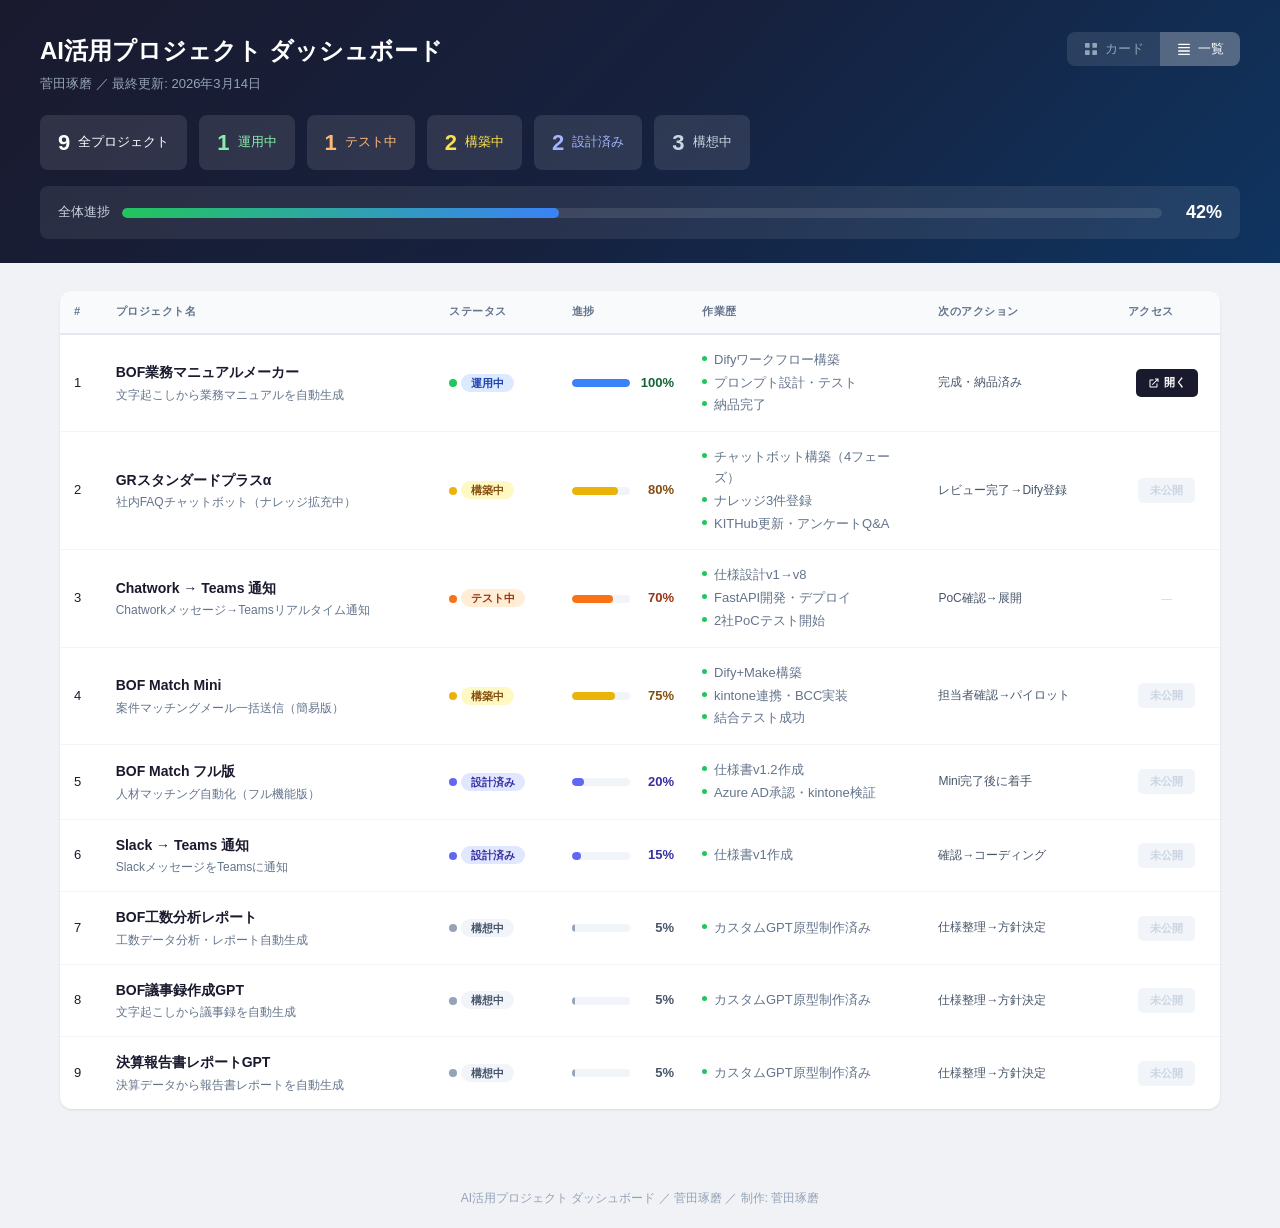
==== dashboard.html @ 48b9648d "フェーズ2: デザイン統一＋機能追加 - 3色カラー統一（ブルー・オレンジ・グレー＋白黒テキスト） - ヘッダー背景をブラックに変更 - レスポンシブ強化・ファビコン・最終更新日表示 - 検索・ソート" ====
<!DOCTYPE html>
<html lang="ja">
<head>
<meta charset="UTF-8">
<meta name="viewport" content="width=device-width, initial-scale=1.0">
<title>AI活用プロジェクト ダッシュボード</title>
<style>
  * { margin: 0; padding: 0; box-sizing: border-box; }
  body {
    font-family: 'Yu Gothic Medium', 'Hiragino Sans', 'Meiryo', sans-serif;
    background: #f0f2f5;
    color: #1a1a2e;
    line-height: 1.6;
  }

  /* ===== Header ===== */
  .header {
    background: linear-gradient(135deg, #1a1a2e 0%, #16213e 50%, #0f3460 100%);
    color: #fff;
    padding: 32px 40px 24px;
  }
  .header-top {
    display: flex;
    justify-content: space-between;
    align-items: flex-start;
    margin-bottom: 4px;
  }
  .header h1 { font-size: 24px; font-weight: 700; }
  .header .subtitle { font-size: 13px; color: #94a3b8; margin-bottom: 20px; }

  /* ===== View Toggle ===== */
  .view-toggle {
    display: flex;
    background: rgba(255,255,255,0.1);
    border-radius: 8px;
    overflow: hidden;
    flex-shrink: 0;
  }
  .view-toggle button {
    background: none; border: none; color: #94a3b8;
    padding: 8px 16px; font-size: 13px; font-family: inherit;
    cursor: pointer; display: flex; align-items: center; gap: 6px;
    transition: all 0.2s;
  }
  .view-toggle button.active { background: rgba(255,255,255,0.2); color: #fff; }
  .view-toggle button:hover:not(.active) { background: rgba(255,255,255,0.08); }
  .view-toggle svg { width: 16px; height: 16px; fill: currentColor; }

  /* ===== Summary Bar ===== */
  .summary { display: flex; gap: 12px; flex-wrap: wrap; align-items: center; }
  .summary-item {
    background: rgba(255,255,255,0.1); border-radius: 8px;
    padding: 10px 18px; display: flex; align-items: center; gap: 8px; font-size: 13px;
  }
  .summary-item .count { font-size: 22px; font-weight: 700; }

  /* ===== Overall Progress ===== */
  .overall-progress {
    display: flex; align-items: center; gap: 12px; margin-top: 16px;
    background: rgba(255,255,255,0.08); border-radius: 8px; padding: 12px 18px;
  }
  .overall-progress-label { font-size: 13px; color: #cbd5e1; white-space: nowrap; }
  .overall-progress-bar { flex: 1; height: 10px; background: rgba(255,255,255,0.1); border-radius: 5px; overflow: hidden; }
  .overall-progress-fill { height: 100%; border-radius: 5px; background: linear-gradient(90deg, #22c55e, #3b82f6); transition: width 0.6s ease; }
  .overall-progress-pct { font-size: 18px; font-weight: 700; color: #fff; min-width: 48px; text-align: right; }

  /* ===== Main ===== */
  .main { max-width: 1200px; margin: 0 auto; padding: 28px 20px 60px; }

  /* ===== Status Section ===== */
  .status-section { margin-bottom: 32px; }
  .status-section h2 {
    font-size: 16px; font-weight: 700; margin-bottom: 14px; padding-left: 4px;
    display: flex; align-items: center; gap: 8px;
  }
  .section-dot { width: 10px; height: 10px; border-radius: 50%; display: inline-block; }

  /* ===== Card Grid ===== */
  .card-grid { display: grid; grid-template-columns: repeat(auto-fill, minmax(360px, 1fr)); gap: 16px; }

  /* ===== Card ===== */
  .card {
    background: #fff; border-radius: 12px; padding: 22px 24px;
    box-shadow: 0 1px 3px rgba(0,0,0,0.06), 0 1px 2px rgba(0,0,0,0.04);
    border-left: 4px solid #cbd5e1; transition: box-shadow 0.2s;
  }
  .card:hover { box-shadow: 0 4px 12px rgba(0,0,0,0.1); }
  .card-header { display: flex; justify-content: space-between; align-items: flex-start; margin-bottom: 10px; gap: 10px; }
  .card-title { font-size: 16px; font-weight: 700; }

  /* ===== Badge ===== */
  .badge { font-size: 11px; font-weight: 600; padding: 3px 10px; border-radius: 20px; white-space: nowrap; flex-shrink: 0; }
  .badge-completed { background: #dcfce7; color: #166534; }
  .badge-live      { background: #dbeafe; color: #1e40af; }
  .badge-testing   { background: #ffedd5; color: #9a3412; }
  .badge-building  { background: #fef9c3; color: #854d0e; }
  .badge-waiting   { background: #e0e7ff; color: #3730a3; }
  .badge-planned   { background: #f1f5f9; color: #475569; }

  .card.border-completed { border-left-color: #22c55e; }
  .card.border-live      { border-left-color: #3b82f6; }
  .card.border-testing   { border-left-color: #f97316; }
  .card.border-building  { border-left-color: #eab308; }
  .card.border-waiting   { border-left-color: #6366f1; }
  .card.border-planned   { border-left-color: #94a3b8; }

  /* ===== Progress Bar ===== */
  .card-progress { margin-bottom: 12px; }
  .card-progress-header { display: flex; justify-content: space-between; align-items: center; margin-bottom: 5px; }
  .card-progress-label { font-size: 11px; color: #94a3b8; font-weight: 600; text-transform: uppercase; letter-spacing: 0.5px; }
  .card-progress-pct { font-size: 13px; font-weight: 700; }
  .progress-bar { width: 100%; height: 8px; background: #f1f5f9; border-radius: 4px; overflow: hidden; }
  .progress-fill { height: 100%; border-radius: 4px; transition: width 0.6s ease; }
  .progress-fill.color-completed { background: #22c55e; }
  .progress-fill.color-live      { background: #3b82f6; }
  .progress-fill.color-testing   { background: #f97316; }
  .progress-fill.color-building  { background: #eab308; }
  .progress-fill.color-waiting   { background: #6366f1; }
  .progress-fill.color-planned   { background: #94a3b8; }

  /* ===== Card Body ===== */
  .card-desc { font-size: 13px; color: #475569; margin-bottom: 12px; }
  .card-tech { display: flex; flex-wrap: wrap; gap: 6px; margin-bottom: 14px; }
  .tech-tag { font-size: 11px; background: #f1f5f9; color: #64748b; padding: 2px 8px; border-radius: 4px; }

  /* ===== History (Card) ===== */
  .card-history {
    background: #f8fafc; border-radius: 6px; padding: 10px 12px;
    font-size: 12px; color: #334155; margin-bottom: 10px;
  }
  .card-history strong {
    color: #0f172a; font-size: 11px; text-transform: uppercase; letter-spacing: 0.5px;
    display: block; margin-bottom: 6px;
  }
  .history-list {
    list-style: none; padding: 0; margin: 0;
    position: relative;
    padding-left: 16px;
  }
  .history-list::before {
    content: '';
    position: absolute; left: 4px; top: 4px; bottom: 4px;
    width: 2px; background: #e2e8f0; border-radius: 1px;
  }
  .history-list li {
    position: relative;
    padding: 2px 0;
    font-size: 12px;
    color: #475569;
  }
  .history-list li::before {
    content: '';
    position: absolute; left: -14px; top: 8px;
    width: 6px; height: 6px;
    border-radius: 50%;
    background: #94a3b8;
    border: 1.5px solid #fff;
    box-shadow: 0 0 0 1px #cbd5e1;
  }
  .history-list li.done::before { background: #22c55e; box-shadow: 0 0 0 1px #bbf7d0; }

  /* ===== Next Action (Card) ===== */
  .card-next {
    background: #f8fafc; border-radius: 6px; padding: 10px 12px;
    font-size: 12px; color: #334155; margin-bottom: 10px;
  }
  .card-next strong {
    color: #0f172a; font-size: 11px; text-transform: uppercase; letter-spacing: 0.5px;
  }

  /* ===== Access Button ===== */
  .card-access { margin-top: 2px; }
  .access-btn {
    display: inline-flex; align-items: center; gap: 6px;
    padding: 8px 16px; border-radius: 6px;
    font-size: 12px; font-weight: 600; font-family: inherit;
    text-decoration: none; cursor: pointer;
    transition: all 0.2s; border: none;
  }
  .access-btn svg { width: 14px; height: 14px; fill: currentColor; flex-shrink: 0; }
  .access-btn-active {
    background: #1a1a2e; color: #fff;
  }
  .access-btn-active:hover { background: #0f3460; }
  .access-btn-disabled {
    background: #f1f5f9; color: #94a3b8; cursor: default; pointer-events: none;
  }

  /* ===== Table View ===== */
  #view-table { display: block; }
  .table-wrap {
    background: #fff; border-radius: 12px;
    box-shadow: 0 1px 3px rgba(0,0,0,0.06), 0 1px 2px rgba(0,0,0,0.04);
    overflow: hidden;
  }
  .table-wrap table { width: 100%; border-collapse: collapse; }
  .table-wrap thead { background: #f8fafc; }
  .table-wrap th {
    text-align: left; padding: 12px 14px;
    font-size: 11px; font-weight: 700; color: #64748b;
    text-transform: uppercase; letter-spacing: 0.5px;
    border-bottom: 2px solid #e2e8f0; white-space: nowrap;
  }
  .table-wrap td {
    padding: 14px 14px; font-size: 13px;
    border-bottom: 1px solid #f1f5f9; vertical-align: middle;
  }
  .table-wrap tbody tr { transition: background 0.15s; }
  .table-wrap tbody tr:hover { background: #f8fafc; }
  .table-wrap tbody tr:last-child td { border-bottom: none; }
  .table-name { font-weight: 700; font-size: 14px; color: #1a1a2e; }
  .table-desc { color: #64748b; font-size: 12px; margin-top: 2px; }
  .table-tech { display: flex; flex-wrap: wrap; gap: 4px; }
  .table-next { font-size: 12px; color: #475569; }
  .table-status-dot {
    width: 8px; height: 8px; border-radius: 50%;
    display: inline-block; margin-right: 4px; vertical-align: middle;
  }

  /* ===== Progress (Table) ===== */
  .table-progress { min-width: 110px; }
  .table-progress-row { display: flex; align-items: center; gap: 8px; }
  .table-progress-bar { flex: 1; height: 8px; background: #f1f5f9; border-radius: 4px; overflow: hidden; }
  .table-progress-bar .progress-fill { height: 100%; border-radius: 4px; }
  .table-progress-pct { font-size: 13px; font-weight: 700; min-width: 36px; text-align: right; }

  /* ===== History (Table) ===== */
  .table-history { font-size: 11px; color: #64748b; max-width: 200px; }
  .table-history-list { list-style: none; padding: 0; margin: 0; }
  .table-history-list li { padding: 1px 0; position: relative; padding-left: 12px; }
  .table-history-list li::before {
    content: ''; position: absolute; left: 0; top: 7px;
    width: 5px; height: 5px; border-radius: 50%; background: #cbd5e1;
  }
  .table-history-list li.done::before { background: #22c55e; }

  /* ===== Access (Table) ===== */
  .table-access { text-align: center; }
  .access-btn-sm {
    display: inline-flex; align-items: center; gap: 4px;
    padding: 5px 12px; border-radius: 5px;
    font-size: 11px; font-weight: 600; font-family: inherit;
    text-decoration: none; cursor: pointer;
    transition: all 0.2s; border: none;
  }
  .access-btn-sm svg { width: 12px; height: 12px; fill: currentColor; }
  .access-btn-sm.active { background: #1a1a2e; color: #fff; }
  .access-btn-sm.active:hover { background: #0f3460; }
  .access-btn-sm.disabled { background: #f1f5f9; color: #cbd5e1; cursor: default; pointer-events: none; }

  /* ===== Footer ===== */
  .footer { text-align: center; padding: 20px; font-size: 12px; color: #94a3b8; }

  /* ===== Responsive ===== */
  @media (max-width: 600px) {
    .header { padding: 20px 16px 16px; }
    .header-top { flex-direction: column; gap: 12px; }
    .header h1 { font-size: 20px; }
    .main { padding: 16px 12px 40px; }
    .card-grid { grid-template-columns: 1fr; }
    .table-wrap { overflow-x: auto; }
    .table-wrap table { min-width: 1000px; }
  }
</style>
</head>
<body>

<!-- ===== Header ===== -->
<div class="header">
  <div class="header-top">
    <h1>AI活用プロジェクト ダッシュボード</h1>
    <div class="view-toggle">
      <button id="btn-card" onclick="switchView('card')">
        <svg viewBox="0 0 24 24"><rect x="3" y="3" width="7" height="7" rx="1"/><rect x="14" y="3" width="7" height="7" rx="1"/><rect x="3" y="14" width="7" height="7" rx="1"/><rect x="14" y="14" width="7" height="7" rx="1"/></svg>
        カード
      </button>
      <button id="btn-table" class="active" onclick="switchView('table')">
        <svg viewBox="0 0 24 24"><rect x="3" y="4" width="18" height="2" rx="1"/><rect x="3" y="9" width="18" height="2" rx="1"/><rect x="3" y="14" width="18" height="2" rx="1"/><rect x="3" y="19" width="18" height="2" rx="1"/></svg>
        一覧
      </button>
    </div>
  </div>
  <div class="subtitle">菅田琢磨 ／ 最終更新: 2026年3月14日</div>
  <div class="summary">
    <div class="summary-item"><span class="count">9</span> 全プロジェクト</div>
    <div class="summary-item" style="color:#86efac"><span class="count">1</span> 運用中</div>
    <div class="summary-item" style="color:#fdba74"><span class="count">1</span> テスト中</div>
    <div class="summary-item" style="color:#fde047"><span class="count">2</span> 構築中</div>
    <div class="summary-item" style="color:#a5b4fc"><span class="count">2</span> 設計済み</div>
    <div class="summary-item" style="color:#cbd5e1"><span class="count">3</span> 構想中</div>
  </div>
  <div class="overall-progress">
    <div class="overall-progress-label">全体進捗</div>
    <div class="overall-progress-bar">
      <div class="overall-progress-fill" style="width:42%"></div>
    </div>
    <div class="overall-progress-pct">42%</div>
  </div>
</div>

<!-- ===== Main ===== -->
<div class="main">

<!-- ========== CARD VIEW ========== -->
<div id="view-card" style="display:none">

  <!-- 運用中 -->
  <div class="status-section">
    <h2><span class="section-dot" style="background:#22c55e"></span> 運用中</h2>
    <div class="card-grid">
      <div class="card border-live">
        <div class="card-header">
          <div class="card-title">BOF業務マニュアルメーカー</div>
          <span class="badge badge-live">運用中</span>
        </div>
        <div class="card-progress">
          <div class="card-progress-header">
            <span class="card-progress-label">進捗</span>
            <span class="card-progress-pct" style="color:#166534">100%</span>
          </div>
          <div class="progress-bar"><div class="progress-fill color-live" style="width:100%"></div></div>
        </div>
        <div class="card-desc">文字起こしファイルを入力するだけで、業務マニュアル（手順書）を自動生成するAIツール</div>
        <div class="card-tech">
          <span class="tech-tag">Dify</span><span class="tech-tag">LLM</span><span class="tech-tag">Python</span>
        </div>
        <div class="card-history">
          <strong>作業歴</strong>
          <ul class="history-list">
            <li class="done">Difyワークフロー設計・構築</li>
            <li class="done">LLMプロンプト設計・調整</li>
            <li class="done">Pythonコード実装（テキスト整形）</li>
            <li class="done">テスト・品質確認・納品</li>
          </ul>
        </div>
        <div class="card-next">
          <strong>Next Action</strong><br>
          完成・納品済み。必要に応じてナレッジ拡充
        </div>
        <div class="card-access">
          <a class="access-btn access-btn-active" href="https://udify.app/workflow/j9fyHZH2mZ5UzntX" target="_blank">
            <svg viewBox="0 0 24 24"><path d="M14 3v2h3.59l-9.83 9.83 1.41 1.41L19 6.41V10h2V3h-7zM5 5c-1.1 0-2 .9-2 2v12c0 1.1.9 2 2 2h12c1.1 0 2-.9 2-2v-6h-2v6H5V7h6V5H5z"/></svg>
            ツールを開く
          </a>
        </div>
      </div>
    </div>
  </div>

  <!-- テスト中 -->
  <div class="status-section">
    <h2><span class="section-dot" style="background:#f97316"></span> テスト中</h2>
    <div class="card-grid">
      <div class="card border-testing">
        <div class="card-header">
          <div class="card-title">Chatwork → Teams 通知システム</div>
          <span class="badge badge-testing">テスト中</span>
        </div>
        <div class="card-progress">
          <div class="card-progress-header">
            <span class="card-progress-label">進捗</span>
            <span class="card-progress-pct" style="color:#9a3412">70%</span>
          </div>
          <div class="progress-bar"><div class="progress-fill color-testing" style="width:70%"></div></div>
        </div>
        <div class="card-desc">Chatworkの新着メッセージをMicrosoft Teamsチャネルにリアルタイム通知するシステム</div>
        <div class="card-tech">
          <span class="tech-tag">Python</span><span class="tech-tag">FastAPI</span><span class="tech-tag">Railway</span><span class="tech-tag">Power Automate</span>
        </div>
        <div class="card-history">
          <strong>作業歴</strong>
          <ul class="history-list">
            <li class="done">仕様設計（v1→v8まで改訂）</li>
            <li class="done">Python / FastAPI開発</li>
            <li class="done">署名検証・通知制限・自動返信実装</li>
            <li class="done">Railwayデプロイ</li>
            <li class="done">2社でPoCテスト開始</li>
          </ul>
        </div>
        <div class="card-next">
          <strong>Next Action</strong><br>
          PoC動作確認 → 他クライアントルーム展開
        </div>
      </div>
    </div>
  </div>

  <!-- 構築中 -->
  <div class="status-section">
    <h2><span class="section-dot" style="background:#eab308"></span> 構築中</h2>
    <div class="card-grid">
      <div class="card border-building">
        <div class="card-header">
          <div class="card-title">GRスタンダードプラスα</div>
          <span class="badge badge-building">構築中</span>
        </div>
        <div class="card-progress">
          <div class="card-progress-header">
            <span class="card-progress-label">進捗</span>
            <span class="card-progress-pct" style="color:#854d0e">80%</span>
          </div>
          <div class="progress-bar"><div class="progress-fill color-building" style="width:80%"></div></div>
        </div>
        <div class="card-desc">GRスタンダード関連の社内FAQチャットボット。ナレッジベースを拡充しながら構築中</div>
        <div class="card-tech">
          <span class="tech-tag">Dify</span><span class="tech-tag">LLM</span><span class="tech-tag">Teams</span>
        </div>
        <div class="card-history">
          <strong>作業歴</strong>
          <ul class="history-list">
            <li class="done">Difyチャットボット構築（フェーズ1〜4）</li>
            <li class="done">Azure認証・Teams連携設定</li>
            <li class="done">ナレッジ3ファイル作成・Dify登録</li>
            <li class="done">KITHubナレッジ7セクション追加</li>
            <li class="done">KITHubアンケートQ&A 35項目抽出</li>
          </ul>
        </div>
        <div class="card-next">
          <strong>Next Action</strong><br>
          BF業務ナレッジ・KITHubアンケートQ&Aのレビュー完了→Dify登録
        </div>
        <div class="card-access">
          <button class="access-btn access-btn-disabled" disabled>
            <svg viewBox="0 0 24 24"><path d="M14 3v2h3.59l-9.83 9.83 1.41 1.41L19 6.41V10h2V3h-7zM5 5c-1.1 0-2 .9-2 2v12c0 1.1.9 2 2 2h12c1.1 0 2-.9 2-2v-6h-2v6H5V7h6V5H5z"/></svg>
            未公開
          </button>
        </div>
      </div>

      <div class="card border-building">
        <div class="card-header">
          <div class="card-title">BOF Match Mini</div>
          <span class="badge badge-building">構築中</span>
        </div>
        <div class="card-progress">
          <div class="card-progress-header">
            <span class="card-progress-label">進捗</span>
            <span class="card-progress-pct" style="color:#854d0e">75%</span>
          </div>
          <div class="progress-bar"><div class="progress-fill color-building" style="width:75%"></div></div>
        </div>
        <div class="card-desc">業務委託パートナーへの案件マッチングメール一括送信システム（簡易版）</div>
        <div class="card-tech">
          <span class="tech-tag">Dify</span><span class="tech-tag">Make</span><span class="tech-tag">kintone</span><span class="tech-tag">Outlook</span>
        </div>
        <div class="card-history">
          <strong>作業歴</strong>
          <ul class="history-list">
            <li class="done">仕様書v1.0作成</li>
            <li class="done">Difyワークフロー構築（12項目入力→LLM→メール生成）</li>
            <li class="done">Makeシナリオ構築（kintone→Outlook一括送信）</li>
            <li class="done">kintone API連携・BCC方式実装</li>
            <li class="done">結合テスト成功</li>
          </ul>
        </div>
        <div class="card-next">
          <strong>Next Action</strong><br>
          マッチング担当者に確認事項10項目を確認 → パイロットテスト
        </div>
        <div class="card-access">
          <button class="access-btn access-btn-disabled" disabled>
            <svg viewBox="0 0 24 24"><path d="M14 3v2h3.59l-9.83 9.83 1.41 1.41L19 6.41V10h2V3h-7zM5 5c-1.1 0-2 .9-2 2v12c0 1.1.9 2 2 2h12c1.1 0 2-.9 2-2v-6h-2v6H5V7h6V5H5z"/></svg>
            未公開
          </button>
        </div>
      </div>
    </div>
  </div>

  <!-- 設計済み -->
  <div class="status-section">
    <h2><span class="section-dot" style="background:#6366f1"></span> 設計済み</h2>
    <div class="card-grid">
      <div class="card border-waiting">
        <div class="card-header">
          <div class="card-title">BOF Match フル版</div>
          <span class="badge badge-waiting">設計済み</span>
        </div>
        <div class="card-progress">
          <div class="card-progress-header">
            <span class="card-progress-label">進捗</span>
            <span class="card-progress-pct" style="color:#3730a3">20%</span>
          </div>
          <div class="progress-bar"><div class="progress-fill color-waiting" style="width:20%"></div></div>
        </div>
        <div class="card-desc">SharePoint + Difyによる人材マッチング自動化システム（フル機能版）</div>
        <div class="card-tech">
          <span class="tech-tag">Dify</span><span class="tech-tag">SharePoint</span><span class="tech-tag">Azure AD</span><span class="tech-tag">kintone</span>
        </div>
        <div class="card-history">
          <strong>作業歴</strong>
          <ul class="history-list">
            <li class="done">仕様書v1.2作成</li>
            <li class="done">Azure AD承認取得</li>
            <li class="done">kintone API取得・名前マッチング検証</li>
          </ul>
        </div>
        <div class="card-next">
          <strong>Next Action</strong><br>
          Mini版完了後に着手。kintone編集権限APIトークンの取得を担当者に依頼
        </div>
        <div class="card-access">
          <button class="access-btn access-btn-disabled" disabled>
            <svg viewBox="0 0 24 24"><path d="M14 3v2h3.59l-9.83 9.83 1.41 1.41L19 6.41V10h2V3h-7zM5 5c-1.1 0-2 .9-2 2v12c0 1.1.9 2 2 2h12c1.1 0 2-.9 2-2v-6h-2v6H5V7h6V5H5z"/></svg>
            未公開
          </button>
        </div>
      </div>

      <div class="card border-waiting">
        <div class="card-header">
          <div class="card-title">Slack → Teams 通知システム</div>
          <span class="badge badge-waiting">設計済み</span>
        </div>
        <div class="card-progress">
          <div class="card-progress-header">
            <span class="card-progress-label">進捗</span>
            <span class="card-progress-pct" style="color:#3730a3">15%</span>
          </div>
          <div class="progress-bar"><div class="progress-fill color-waiting" style="width:15%"></div></div>
        </div>
        <div class="card-desc">Slackの新着メッセージをMicrosoft Teamsチャネルに通知するシステム</div>
        <div class="card-tech">
          <span class="tech-tag">Python</span><span class="tech-tag">FastAPI</span><span class="tech-tag">Railway</span><span class="tech-tag">Slack API</span>
        </div>
        <div class="card-history">
          <strong>作業歴</strong>
          <ul class="history-list">
            <li class="done">仕様書v1作成（Chatwork版ベース）</li>
          </ul>
        </div>
        <div class="card-next">
          <strong>Next Action</strong><br>
          未確定事項の確認（対象ワークスペース、App権限等）→ コーディング
        </div>
        <div class="card-access">
          <button class="access-btn access-btn-disabled" disabled>
            <svg viewBox="0 0 24 24"><path d="M14 3v2h3.59l-9.83 9.83 1.41 1.41L19 6.41V10h2V3h-7zM5 5c-1.1 0-2 .9-2 2v12c0 1.1.9 2 2 2h12c1.1 0 2-.9 2-2v-6h-2v6H5V7h6V5H5z"/></svg>
            未公開
          </button>
        </div>
      </div>
    </div>
  </div>

  <!-- 構想中 -->
  <div class="status-section">
    <h2><span class="section-dot" style="background:#94a3b8"></span> 構想中</h2>
    <div class="card-grid">
      <div class="card border-planned">
        <div class="card-header">
          <div class="card-title">BOF工数分析レポート</div>
          <span class="badge badge-planned">構想中</span>
        </div>
        <div class="card-progress">
          <div class="card-progress-header">
            <span class="card-progress-label">進捗</span>
            <span class="card-progress-pct" style="color:#475569">5%</span>
          </div>
          <div class="progress-bar"><div class="progress-fill color-planned" style="width:5%"></div></div>
        </div>
        <div class="card-desc">工数データを分析し、レポートを自動生成するツール（カスタムGPTからの移行）</div>
        <div class="card-tech">
          <span class="tech-tag">カスタムGPT</span><span class="tech-tag">→ Dify / Make</span>
        </div>
        <div class="card-history">
          <strong>作業歴</strong>
          <ul class="history-list">
            <li class="done">カスタムGPTで原型を制作済み</li>
            <li>プロジェクト登録</li>
          </ul>
        </div>
        <div class="card-next">
          <strong>Next Action</strong><br>
          現状のカスタムGPTの機能・仕様を整理 → アップデート方針決定
        </div>
        <div class="card-access">
          <button class="access-btn access-btn-disabled" disabled>
            <svg viewBox="0 0 24 24"><path d="M14 3v2h3.59l-9.83 9.83 1.41 1.41L19 6.41V10h2V3h-7zM5 5c-1.1 0-2 .9-2 2v12c0 1.1.9 2 2 2h12c1.1 0 2-.9 2-2v-6h-2v6H5V7h6V5H5z"/></svg>
            未公開
          </button>
        </div>
      </div>

      <div class="card border-planned">
        <div class="card-header">
          <div class="card-title">BOF議事録作成GPT</div>
          <span class="badge badge-planned">構想中</span>
        </div>
        <div class="card-progress">
          <div class="card-progress-header">
            <span class="card-progress-label">進捗</span>
            <span class="card-progress-pct" style="color:#475569">5%</span>
          </div>
          <div class="progress-bar"><div class="progress-fill color-planned" style="width:5%"></div></div>
        </div>
        <div class="card-desc">会議の文字起こしから議事録を自動生成するツール（カスタムGPTからの移行）</div>
        <div class="card-tech">
          <span class="tech-tag">カスタムGPT</span><span class="tech-tag">→ Dify / Make</span>
        </div>
        <div class="card-history">
          <strong>作業歴</strong>
          <ul class="history-list">
            <li class="done">カスタムGPTで原型を制作済み</li>
            <li>プロジェクト登録</li>
          </ul>
        </div>
        <div class="card-next">
          <strong>Next Action</strong><br>
          現状のカスタムGPTの機能・仕様を整理 → アップデート方針決定
        </div>
        <div class="card-access">
          <button class="access-btn access-btn-disabled" disabled>
            <svg viewBox="0 0 24 24"><path d="M14 3v2h3.59l-9.83 9.83 1.41 1.41L19 6.41V10h2V3h-7zM5 5c-1.1 0-2 .9-2 2v12c0 1.1.9 2 2 2h12c1.1 0 2-.9 2-2v-6h-2v6H5V7h6V5H5z"/></svg>
            未公開
          </button>
        </div>
      </div>

      <div class="card border-planned">
        <div class="card-header">
          <div class="card-title">決算報告書レポートGPT</div>
          <span class="badge badge-planned">構想中</span>
        </div>
        <div class="card-progress">
          <div class="card-progress-header">
            <span class="card-progress-label">進捗</span>
            <span class="card-progress-pct" style="color:#475569">5%</span>
          </div>
          <div class="progress-bar"><div class="progress-fill color-planned" style="width:5%"></div></div>
        </div>
        <div class="card-desc">決算データから報告書レポートを自動生成するツール（カスタムGPTからの移行）</div>
        <div class="card-tech">
          <span class="tech-tag">カスタムGPT</span><span class="tech-tag">→ Dify / Make</span>
        </div>
        <div class="card-history">
          <strong>作業歴</strong>
          <ul class="history-list">
            <li class="done">カスタムGPTで原型を制作済み</li>
            <li>プロジェクト登録</li>
          </ul>
        </div>
        <div class="card-next">
          <strong>Next Action</strong><br>
          現状のカスタムGPTの機能・仕様を整理 → アップデート方針決定
        </div>
        <div class="card-access">
          <button class="access-btn access-btn-disabled" disabled>
            <svg viewBox="0 0 24 24"><path d="M14 3v2h3.59l-9.83 9.83 1.41 1.41L19 6.41V10h2V3h-7zM5 5c-1.1 0-2 .9-2 2v12c0 1.1.9 2 2 2h12c1.1 0 2-.9 2-2v-6h-2v6H5V7h6V5H5z"/></svg>
            未公開
          </button>
        </div>
      </div>
    </div>
  </div>

</div>

<!-- ========== TABLE VIEW ========== -->
<div id="view-table">
  <div class="table-wrap">
    <table>
      <thead>
        <tr>
          <th>#</th>
          <th>プロジェクト名</th>
          <th>ステータス</th>
          <th>進捗</th>
          <th>作業歴</th>
          <th>次のアクション</th>
          <th>アクセス</th>
        </tr>
      </thead>
      <tbody>
        <!-- 1 -->
        <tr>
          <td>1</td>
          <td>
            <div class="table-name">BOF業務マニュアルメーカー</div>
            <div class="table-desc">文字起こしから業務マニュアルを自動生成</div>
          </td>
          <td><span class="table-status-dot" style="background:#22c55e"></span><span class="badge badge-live">運用中</span></td>
          <td class="table-progress">
            <div class="table-progress-row">
              <div class="table-progress-bar"><div class="progress-fill color-live" style="width:100%"></div></div>
              <span class="table-progress-pct" style="color:#166534">100%</span>
            </div>
          </td>
          <td class="table-history">
            <ul class="table-history-list">
              <li class="done">Difyワークフロー構築</li>
              <li class="done">プロンプト設計・テスト</li>
              <li class="done">納品完了</li>
            </ul>
          </td>
          <td><div class="table-next">完成・納品済み</div></td>
          <td class="table-access"><a class="access-btn-sm active" href="https://udify.app/workflow/j9fyHZH2mZ5UzntX" target="_blank"><svg viewBox="0 0 24 24"><path d="M14 3v2h3.59l-9.83 9.83 1.41 1.41L19 6.41V10h2V3h-7zM5 5c-1.1 0-2 .9-2 2v12c0 1.1.9 2 2 2h12c1.1 0 2-.9 2-2v-6h-2v6H5V7h6V5H5z"/></svg>開く</a></td>
        </tr>
        <!-- 2 -->
        <tr>
          <td>2</td>
          <td>
            <div class="table-name">GRスタンダードプラスα</div>
            <div class="table-desc">社内FAQチャットボット（ナレッジ拡充中）</div>
          </td>
          <td><span class="table-status-dot" style="background:#eab308"></span><span class="badge badge-building">構築中</span></td>
          <td class="table-progress">
            <div class="table-progress-row">
              <div class="table-progress-bar"><div class="progress-fill color-building" style="width:80%"></div></div>
              <span class="table-progress-pct" style="color:#854d0e">80%</span>
            </div>
          </td>
          <td class="table-history">
            <ul class="table-history-list">
              <li class="done">チャットボット構築（4フェーズ）</li>
              <li class="done">ナレッジ3件登録</li>
              <li class="done">KITHub更新・アンケートQ&A</li>
            </ul>
          </td>
          <td><div class="table-next">レビュー完了→Dify登録</div></td>
          <td class="table-access"><button class="access-btn-sm disabled" disabled>未公開</button></td>
        </tr>
        <!-- 3 -->
        <tr>
          <td>3</td>
          <td>
            <div class="table-name">Chatwork → Teams 通知</div>
            <div class="table-desc">Chatworkメッセージ→Teamsリアルタイム通知</div>
          </td>
          <td><span class="table-status-dot" style="background:#f97316"></span><span class="badge badge-testing">テスト中</span></td>
          <td class="table-progress">
            <div class="table-progress-row">
              <div class="table-progress-bar"><div class="progress-fill color-testing" style="width:70%"></div></div>
              <span class="table-progress-pct" style="color:#9a3412">70%</span>
            </div>
          </td>
          <td class="table-history">
            <ul class="table-history-list">
              <li class="done">仕様設計v1→v8</li>
              <li class="done">FastAPI開発・デプロイ</li>
              <li class="done">2社PoCテスト開始</li>
            </ul>
          </td>
          <td><div class="table-next">PoC確認→展開</div></td>
          <td class="table-access"><span style="color:#cbd5e1; font-size:11px">—</span></td>
        </tr>
        <!-- 4 -->
        <tr>
          <td>4</td>
          <td>
            <div class="table-name">BOF Match Mini</div>
            <div class="table-desc">案件マッチングメール一括送信（簡易版）</div>
          </td>
          <td><span class="table-status-dot" style="background:#eab308"></span><span class="badge badge-building">構築中</span></td>
          <td class="table-progress">
            <div class="table-progress-row">
              <div class="table-progress-bar"><div class="progress-fill color-building" style="width:75%"></div></div>
              <span class="table-progress-pct" style="color:#854d0e">75%</span>
            </div>
          </td>
          <td class="table-history">
            <ul class="table-history-list">
              <li class="done">Dify+Make構築</li>
              <li class="done">kintone連携・BCC実装</li>
              <li class="done">結合テスト成功</li>
            </ul>
          </td>
          <td><div class="table-next">担当者確認→パイロット</div></td>
          <td class="table-access"><button class="access-btn-sm disabled" disabled>未公開</button></td>
        </tr>
        <!-- 5 -->
        <tr>
          <td>5</td>
          <td>
            <div class="table-name">BOF Match フル版</div>
            <div class="table-desc">人材マッチング自動化（フル機能版）</div>
          </td>
          <td><span class="table-status-dot" style="background:#6366f1"></span><span class="badge badge-waiting">設計済み</span></td>
          <td class="table-progress">
            <div class="table-progress-row">
              <div class="table-progress-bar"><div class="progress-fill color-waiting" style="width:20%"></div></div>
              <span class="table-progress-pct" style="color:#3730a3">20%</span>
            </div>
          </td>
          <td class="table-history">
            <ul class="table-history-list">
              <li class="done">仕様書v1.2作成</li>
              <li class="done">Azure AD承認・kintone検証</li>
            </ul>
          </td>
          <td><div class="table-next">Mini完了後に着手</div></td>
          <td class="table-access"><button class="access-btn-sm disabled" disabled>未公開</button></td>
        </tr>
        <!-- 6 -->
        <tr>
          <td>6</td>
          <td>
            <div class="table-name">Slack → Teams 通知</div>
            <div class="table-desc">SlackメッセージをTeamsに通知</div>
          </td>
          <td><span class="table-status-dot" style="background:#6366f1"></span><span class="badge badge-waiting">設計済み</span></td>
          <td class="table-progress">
            <div class="table-progress-row">
              <div class="table-progress-bar"><div class="progress-fill color-waiting" style="width:15%"></div></div>
              <span class="table-progress-pct" style="color:#3730a3">15%</span>
            </div>
          </td>
          <td class="table-history">
            <ul class="table-history-list">
              <li class="done">仕様書v1作成</li>
            </ul>
          </td>
          <td><div class="table-next">確認→コーディング</div></td>
          <td class="table-access"><button class="access-btn-sm disabled" disabled>未公開</button></td>
        </tr>
        <!-- 7 -->
        <tr>
          <td>7</td>
          <td>
            <div class="table-name">BOF工数分析レポート</div>
            <div class="table-desc">工数データ分析・レポート自動生成</div>
          </td>
          <td><span class="table-status-dot" style="background:#94a3b8"></span><span class="badge badge-planned">構想中</span></td>
          <td class="table-progress">
            <div class="table-progress-row">
              <div class="table-progress-bar"><div class="progress-fill color-planned" style="width:5%"></div></div>
              <span class="table-progress-pct" style="color:#475569">5%</span>
            </div>
          </td>
          <td class="table-history">
            <ul class="table-history-list">
              <li class="done">カスタムGPT原型制作済み</li>
            </ul>
          </td>
          <td><div class="table-next">仕様整理→方針決定</div></td>
          <td class="table-access"><button class="access-btn-sm disabled" disabled>未公開</button></td>
        </tr>
        <!-- 8 -->
        <tr>
          <td>8</td>
          <td>
            <div class="table-name">BOF議事録作成GPT</div>
            <div class="table-desc">文字起こしから議事録を自動生成</div>
          </td>
          <td><span class="table-status-dot" style="background:#94a3b8"></span><span class="badge badge-planned">構想中</span></td>
          <td class="table-progress">
            <div class="table-progress-row">
              <div class="table-progress-bar"><div class="progress-fill color-planned" style="width:5%"></div></div>
              <span class="table-progress-pct" style="color:#475569">5%</span>
            </div>
          </td>
          <td class="table-history">
            <ul class="table-history-list">
              <li class="done">カスタムGPT原型制作済み</li>
            </ul>
          </td>
          <td><div class="table-next">仕様整理→方針決定</div></td>
          <td class="table-access"><button class="access-btn-sm disabled" disabled>未公開</button></td>
        </tr>
        <!-- 9 -->
        <tr>
          <td>9</td>
          <td>
            <div class="table-name">決算報告書レポートGPT</div>
            <div class="table-desc">決算データから報告書レポートを自動生成</div>
          </td>
          <td><span class="table-status-dot" style="background:#94a3b8"></span><span class="badge badge-planned">構想中</span></td>
          <td class="table-progress">
            <div class="table-progress-row">
              <div class="table-progress-bar"><div class="progress-fill color-planned" style="width:5%"></div></div>
              <span class="table-progress-pct" style="color:#475569">5%</span>
            </div>
          </td>
          <td class="table-history">
            <ul class="table-history-list">
              <li class="done">カスタムGPT原型制作済み</li>
            </ul>
          </td>
          <td><div class="table-next">仕様整理→方針決定</div></td>
          <td class="table-access"><button class="access-btn-sm disabled" disabled>未公開</button></td>
        </tr>
      </tbody>
    </table>
  </div>
</div>

</div>

<div class="footer">
  AI活用プロジェクト ダッシュボード ／ 菅田琢磨 ／ 制作: 菅田琢磨
</div>

<script>
function switchView(mode) {
  var cardView = document.getElementById('view-card');
  var tableView = document.getElementById('view-table');
  var btnCard = document.getElementById('btn-card');
  var btnTable = document.getElementById('btn-table');
  if (mode === 'card') {
    cardView.style.display = 'block';
    tableView.style.display = 'none';
    btnCard.classList.add('active');
    btnTable.classList.remove('active');
  } else {
    cardView.style.display = 'none';
    tableView.style.display = 'block';
    btnCard.classList.remove('active');
    btnTable.classList.add('active');
  }
}
</script>

</body>
</html>
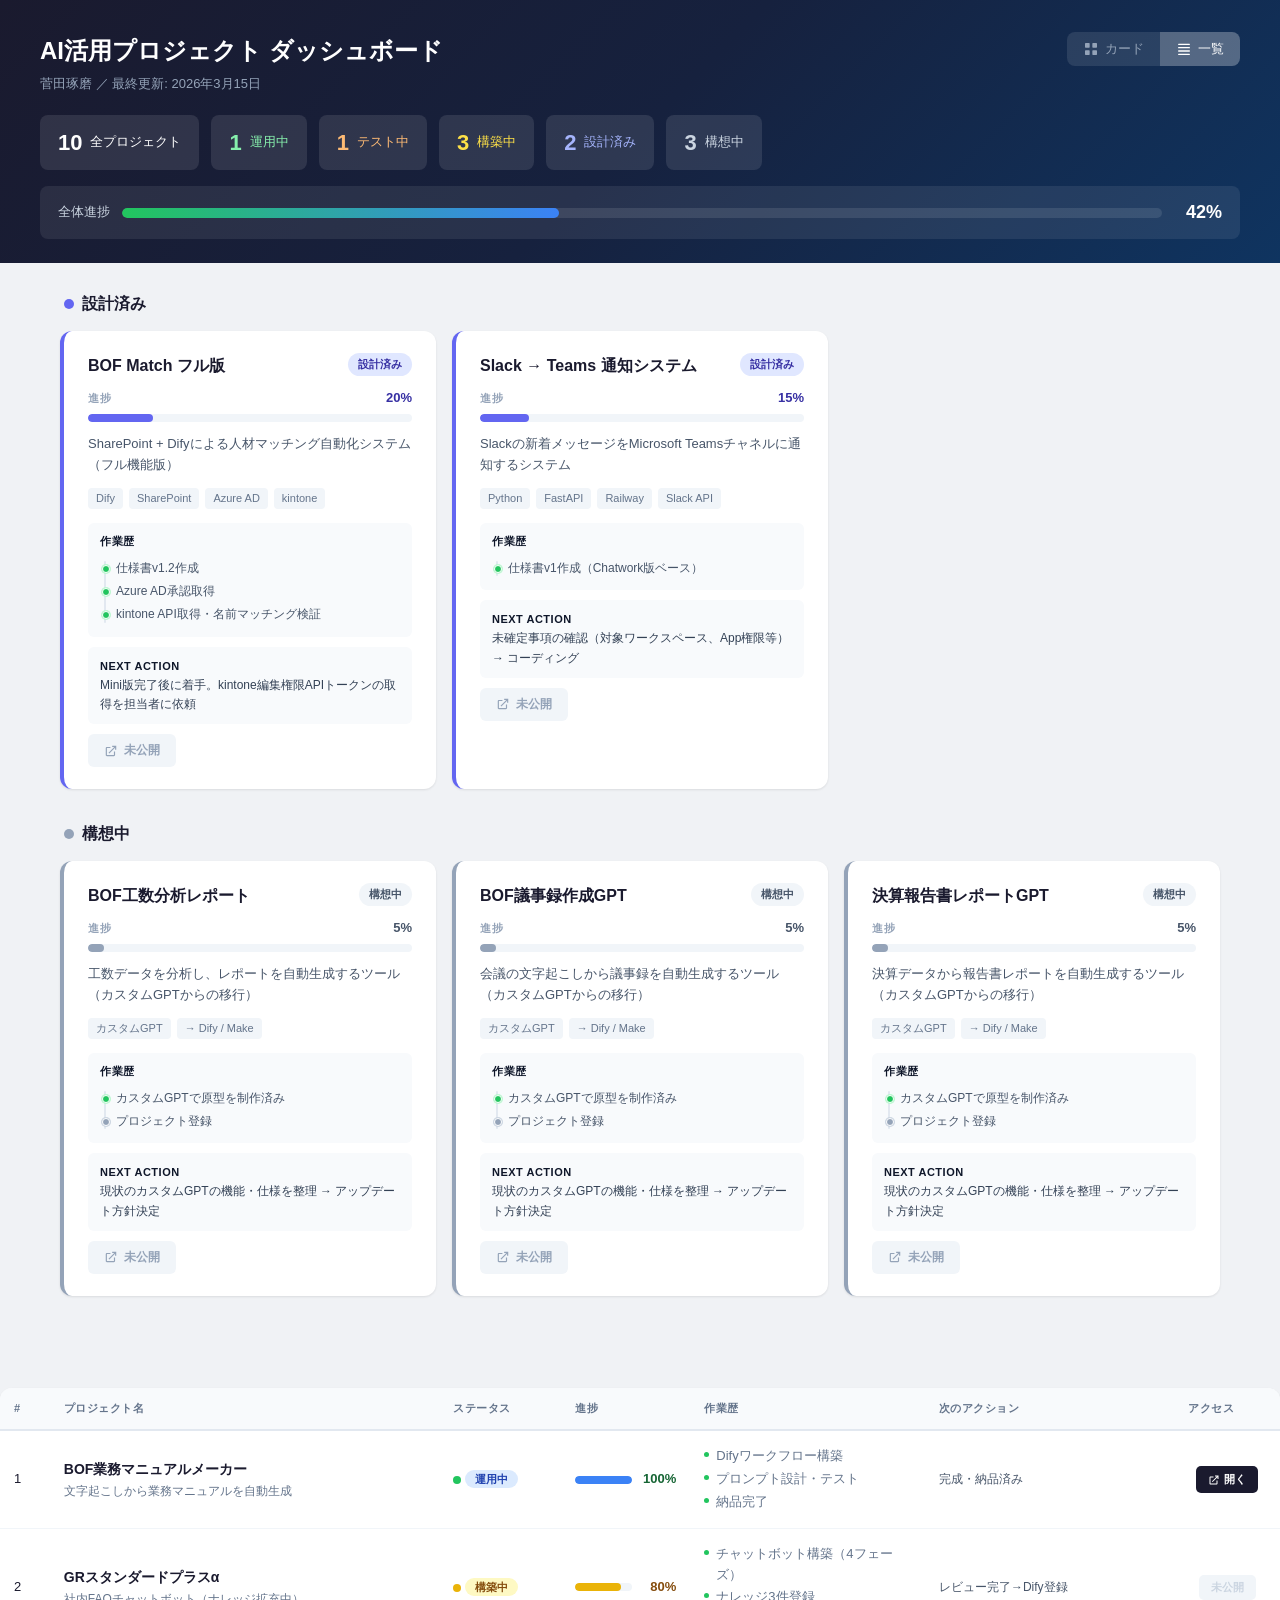
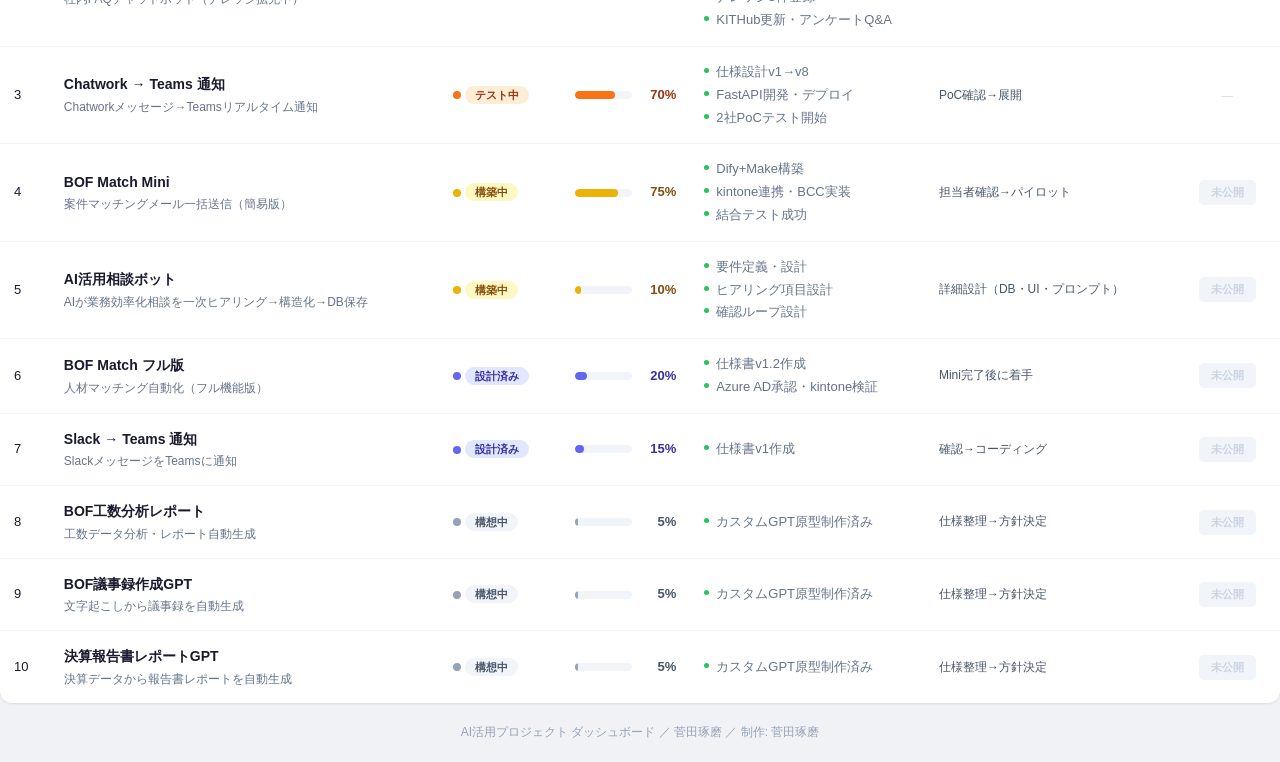
==== commit 5c558596: "AI活用相談ボットをダッシュボードに追加（11番目のプロジェクト） Co-Authored-By: Claude Opus 4.6 <noreply@anthropic.com>" ====
--- a/dashboard.html
+++ b/dashboard.html
@@ -280,12 +280,12 @@
       </button>
     </div>
   </div>
-  <div class="subtitle">菅田琢磨 ／ 最終更新: 2026年3月14日</div>
+  <div class="subtitle">菅田琢磨 ／ 最終更新: 2026年3月15日</div>
   <div class="summary">
-    <div class="summary-item"><span class="count">9</span> 全プロジェクト</div>
+    <div class="summary-item"><span class="count">10</span> 全プロジェクト</div>
     <div class="summary-item" style="color:#86efac"><span class="count">1</span> 運用中</div>
     <div class="summary-item" style="color:#fdba74"><span class="count">1</span> テスト中</div>
-    <div class="summary-item" style="color:#fde047"><span class="count">2</span> 構築中</div>
+    <div class="summary-item" style="color:#fde047"><span class="count">3</span> 構築中</div>
     <div class="summary-item" style="color:#a5b4fc"><span class="count">2</span> 設計済み</div>
     <div class="summary-item" style="color:#cbd5e1"><span class="count">3</span> 構想中</div>
   </div>
@@ -465,6 +465,43 @@
         </div>
       </div>
     </div>
+
+      <div class="card border-building">
+        <div class="card-header">
+          <div class="card-title">AI活用相談ボット</div>
+          <span class="badge badge-building">構築中</span>
+        </div>
+        <div class="card-progress">
+          <div class="card-progress-header">
+            <span class="card-progress-label">進捗</span>
+            <span class="card-progress-pct" style="color:#854d0e">10%</span>
+          </div>
+          <div class="progress-bar"><div class="progress-fill color-building" style="width:10%"></div></div>
+        </div>
+        <div class="card-desc">社員からの業務効率化相談をAIが一次ヒアリングし、構造化して管理するDX相談受付システム</div>
+        <div class="card-tech">
+          <span class="tech-tag">GitHub Pages</span><span class="tech-tag">OpenAI API</span><span class="tech-tag">Power Automate</span><span class="tech-tag">Dataverse</span>
+        </div>
+        <div class="card-history">
+          <strong>作業歴</strong>
+          <ul class="history-list">
+            <li class="done">要件定義・設計相談テキスト作成</li>
+            <li class="done">ヒアリング項目設計（Q1〜Q12）</li>
+            <li class="done">確認ループ・構造化出力の設計</li>
+          </ul>
+        </div>
+        <div class="card-next">
+          <strong>Next Action</strong><br>
+          詳細設計（DB選定・UI設計・AIプロンプト設計）
+        </div>
+        <div class="card-access">
+          <button class="access-btn access-btn-disabled" disabled>
+            <svg viewBox="0 0 24 24"><path d="M14 3v2h3.59l-9.83 9.83 1.41 1.41L19 6.41V10h2V3h-7zM5 5c-1.1 0-2 .9-2 2v12c0 1.1.9 2 2 2h12c1.1 0 2-.9 2-2v-6h-2v6H5V7h6V5H5z"/></svg>
+            未公開
+          </button>
+        </div>
+      </div>
+    </div>
   </div>
 
   <!-- 設計済み -->
@@ -772,6 +809,30 @@
         <tr>
           <td>5</td>
           <td>
+            <div class="table-name">AI活用相談ボット</div>
+            <div class="table-desc">AIが業務効率化相談を一次ヒアリング→構造化→DB保存</div>
+          </td>
+          <td><span class="table-status-dot" style="background:#eab308"></span><span class="badge badge-building">構築中</span></td>
+          <td class="table-progress">
+            <div class="table-progress-row">
+              <div class="table-progress-bar"><div class="progress-fill color-building" style="width:10%"></div></div>
+              <span class="table-progress-pct" style="color:#854d0e">10%</span>
+            </div>
+          </td>
+          <td class="table-history">
+            <ul class="table-history-list">
+              <li class="done">要件定義・設計</li>
+              <li class="done">ヒアリング項目設計</li>
+              <li class="done">確認ループ設計</li>
+            </ul>
+          </td>
+          <td><div class="table-next">詳細設計（DB・UI・プロンプト）</div></td>
+          <td class="table-access"><button class="access-btn-sm disabled" disabled>未公開</button></td>
+        </tr>
+        <!-- 6 -->
+        <tr>
+          <td>6</td>
+          <td>
             <div class="table-name">BOF Match フル版</div>
             <div class="table-desc">人材マッチング自動化（フル機能版）</div>
           </td>
@@ -791,9 +852,9 @@
           <td><div class="table-next">Mini完了後に着手</div></td>
           <td class="table-access"><button class="access-btn-sm disabled" disabled>未公開</button></td>
         </tr>
-        <!-- 6 -->
-        <tr>
-          <td>6</td>
+        <!-- 7 -->
+        <tr>
+          <td>7</td>
           <td>
             <div class="table-name">Slack → Teams 通知</div>
             <div class="table-desc">SlackメッセージをTeamsに通知</div>
@@ -813,9 +874,9 @@
           <td><div class="table-next">確認→コーディング</div></td>
           <td class="table-access"><button class="access-btn-sm disabled" disabled>未公開</button></td>
         </tr>
-        <!-- 7 -->
-        <tr>
-          <td>7</td>
+        <!-- 8 -->
+        <tr>
+          <td>8</td>
           <td>
             <div class="table-name">BOF工数分析レポート</div>
             <div class="table-desc">工数データ分析・レポート自動生成</div>
@@ -835,9 +896,9 @@
           <td><div class="table-next">仕様整理→方針決定</div></td>
           <td class="table-access"><button class="access-btn-sm disabled" disabled>未公開</button></td>
         </tr>
-        <!-- 8 -->
-        <tr>
-          <td>8</td>
+        <!-- 9 -->
+        <tr>
+          <td>9</td>
           <td>
             <div class="table-name">BOF議事録作成GPT</div>
             <div class="table-desc">文字起こしから議事録を自動生成</div>
@@ -857,9 +918,9 @@
           <td><div class="table-next">仕様整理→方針決定</div></td>
           <td class="table-access"><button class="access-btn-sm disabled" disabled>未公開</button></td>
         </tr>
-        <!-- 9 -->
-        <tr>
-          <td>9</td>
+        <!-- 10 -->
+        <tr>
+          <td>10</td>
           <td>
             <div class="table-name">決算報告書レポートGPT</div>
             <div class="table-desc">決算データから報告書レポートを自動生成</div>
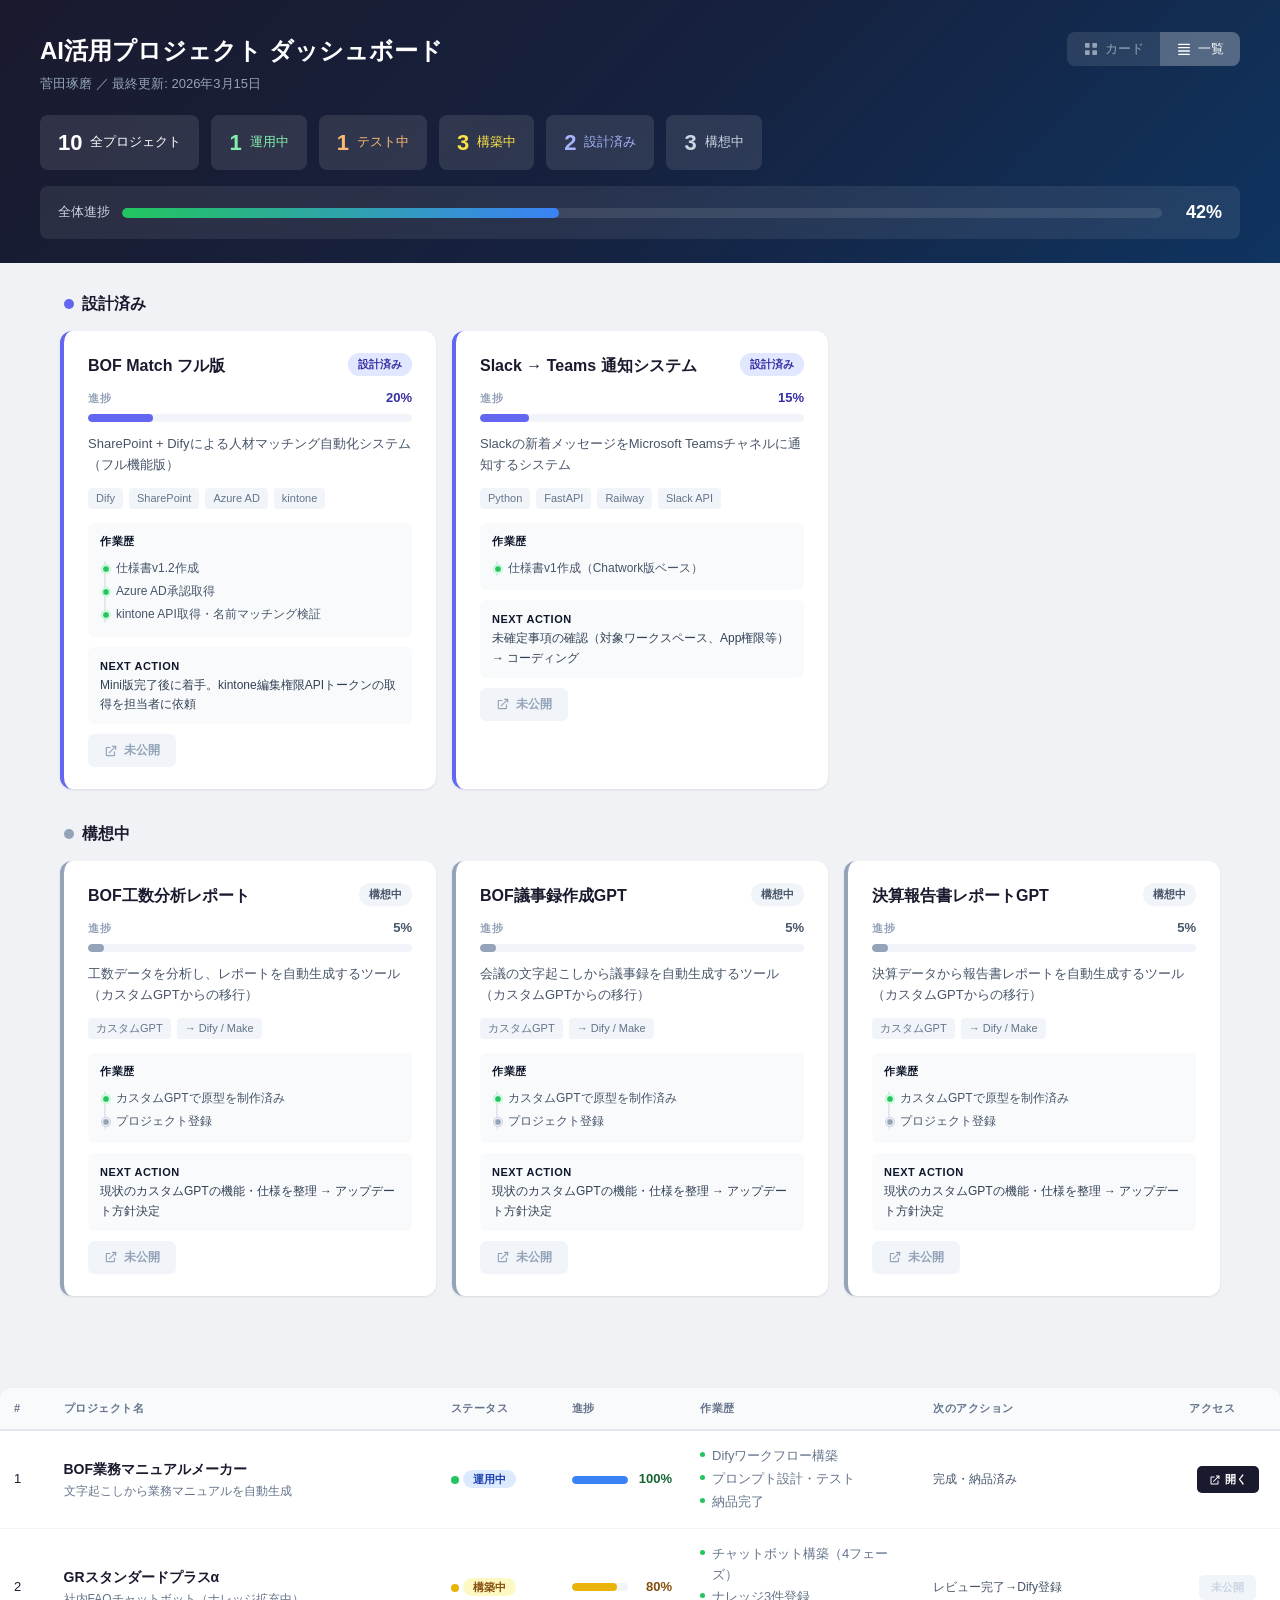
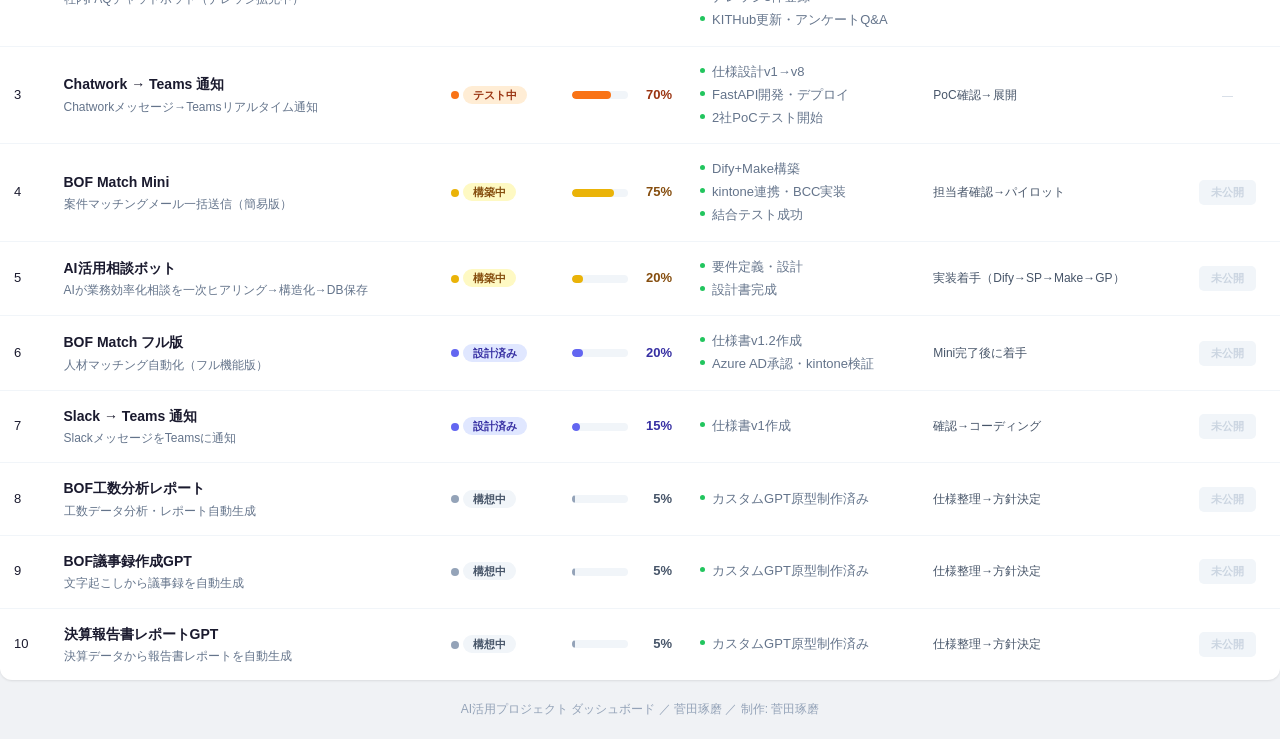
==== commit ac5a29ae: "AI活用相談ボットの設計書完成を反映（進捗10→20%、技術スタック・次のアクション更新） Co-Authored-By: Claude Opus 4.6 <noreply@anthropic.com" ====
--- a/dashboard.html
+++ b/dashboard.html
@@ -474,25 +474,25 @@
         <div class="card-progress">
           <div class="card-progress-header">
             <span class="card-progress-label">進捗</span>
-            <span class="card-progress-pct" style="color:#854d0e">10%</span>
+            <span class="card-progress-pct" style="color:#854d0e">20%</span>
           </div>
-          <div class="progress-bar"><div class="progress-fill color-building" style="width:10%"></div></div>
+          <div class="progress-bar"><div class="progress-fill color-building" style="width:20%"></div></div>
         </div>
         <div class="card-desc">社員からの業務効率化相談をAIが一次ヒアリングし、構造化して管理するDX相談受付システム</div>
         <div class="card-tech">
-          <span class="tech-tag">GitHub Pages</span><span class="tech-tag">OpenAI API</span><span class="tech-tag">Power Automate</span><span class="tech-tag">Dataverse</span>
+          <span class="tech-tag">Dify</span><span class="tech-tag">Make</span><span class="tech-tag">SharePoint List</span><span class="tech-tag">GitHub Pages</span>
         </div>
         <div class="card-history">
           <strong>作業歴</strong>
           <ul class="history-list">
             <li class="done">要件定義・設計相談テキスト作成</li>
-            <li class="done">ヒアリング項目設計（Q1〜Q12）</li>
-            <li class="done">確認ループ・構造化出力の設計</li>
+            <li class="done">ヒアリング項目設計（Q0〜Q11）</li>
+            <li class="done">設計書完成（アーキテクチャ・DB・Make・Dify・埋め込み仕様）</li>
           </ul>
         </div>
         <div class="card-next">
           <strong>Next Action</strong><br>
-          詳細設計（DB選定・UI設計・AIプロンプト設計）
+          実装着手（Dify→SharePoint→Make→GitHub Pages）
         </div>
         <div class="card-access">
           <button class="access-btn access-btn-disabled" disabled>
@@ -815,18 +815,17 @@
           <td><span class="table-status-dot" style="background:#eab308"></span><span class="badge badge-building">構築中</span></td>
           <td class="table-progress">
             <div class="table-progress-row">
-              <div class="table-progress-bar"><div class="progress-fill color-building" style="width:10%"></div></div>
-              <span class="table-progress-pct" style="color:#854d0e">10%</span>
+              <div class="table-progress-bar"><div class="progress-fill color-building" style="width:20%"></div></div>
+              <span class="table-progress-pct" style="color:#854d0e">20%</span>
             </div>
           </td>
           <td class="table-history">
             <ul class="table-history-list">
               <li class="done">要件定義・設計</li>
-              <li class="done">ヒアリング項目設計</li>
-              <li class="done">確認ループ設計</li>
+              <li class="done">設計書完成</li>
             </ul>
           </td>
-          <td><div class="table-next">詳細設計（DB・UI・プロンプト）</div></td>
+          <td><div class="table-next">実装着手（Dify→SP→Make→GP）</div></td>
           <td class="table-access"><button class="access-btn-sm disabled" disabled>未公開</button></td>
         </tr>
         <!-- 6 -->
